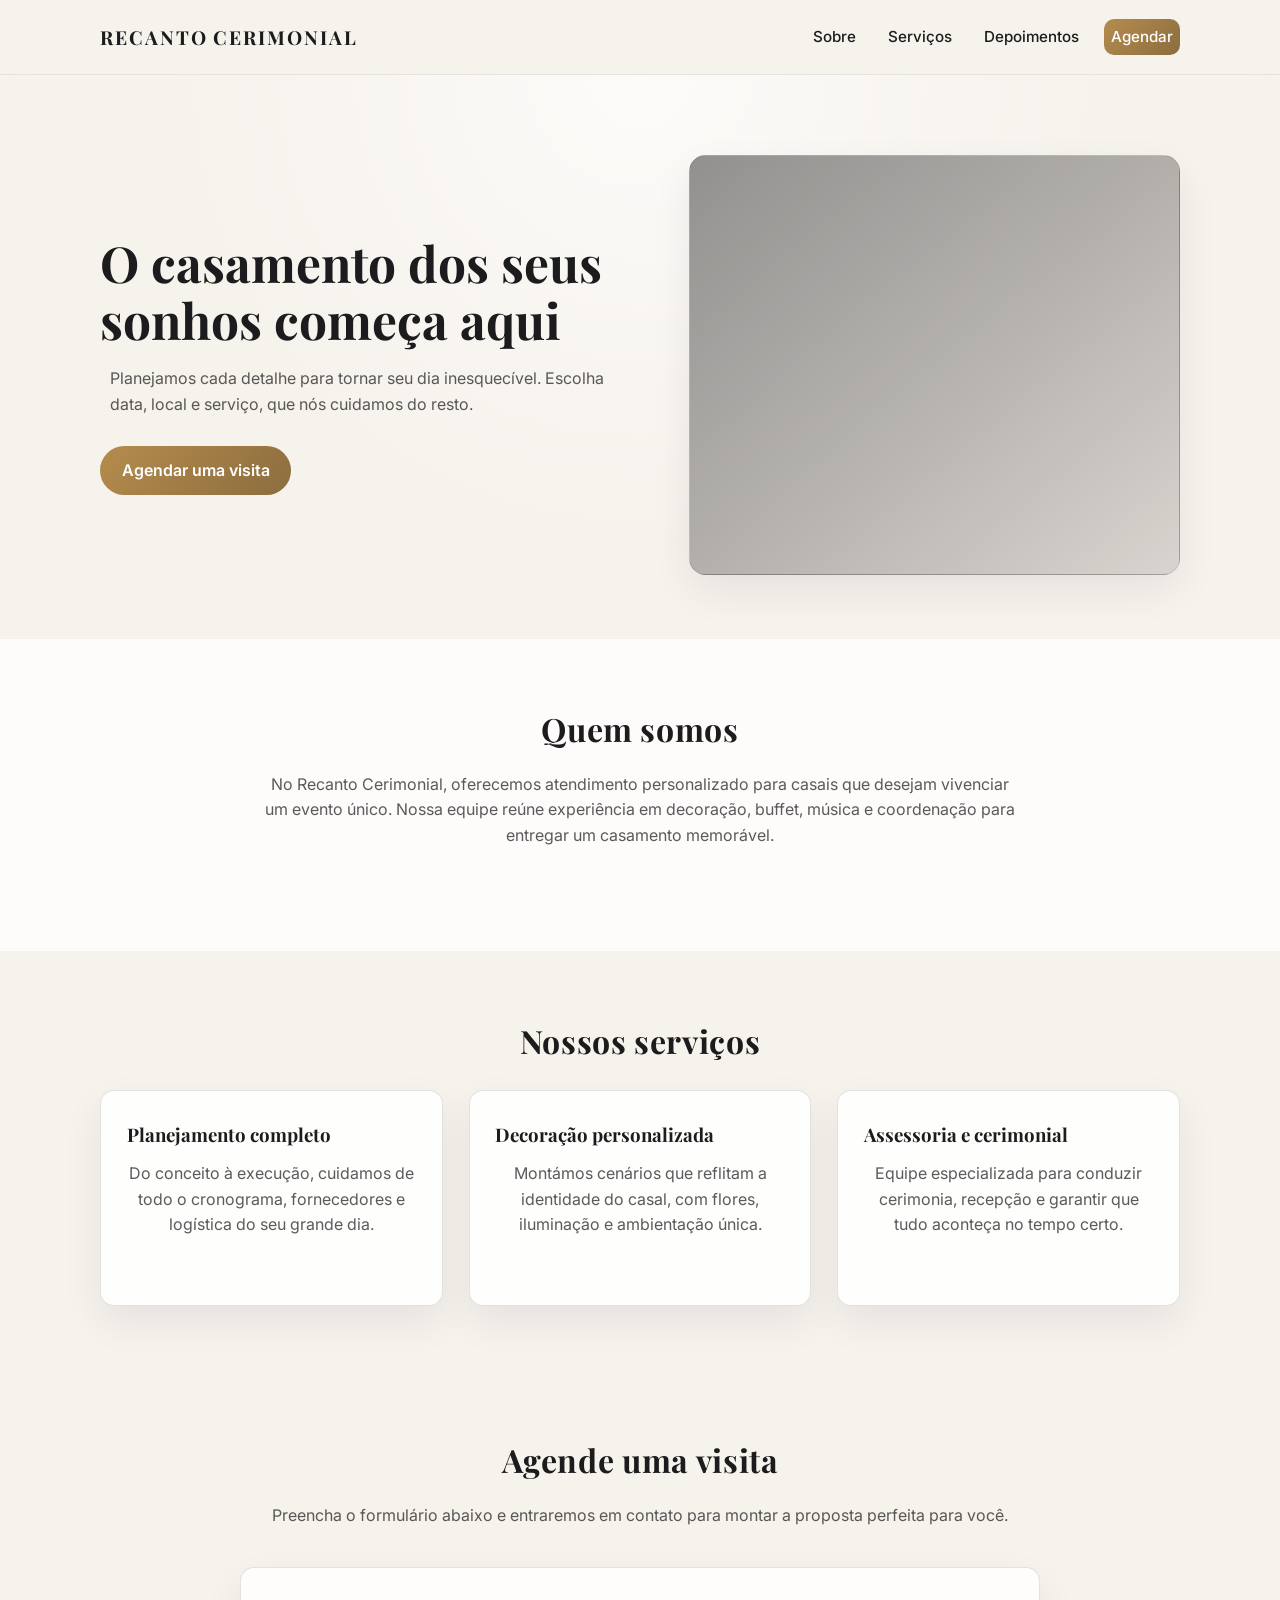
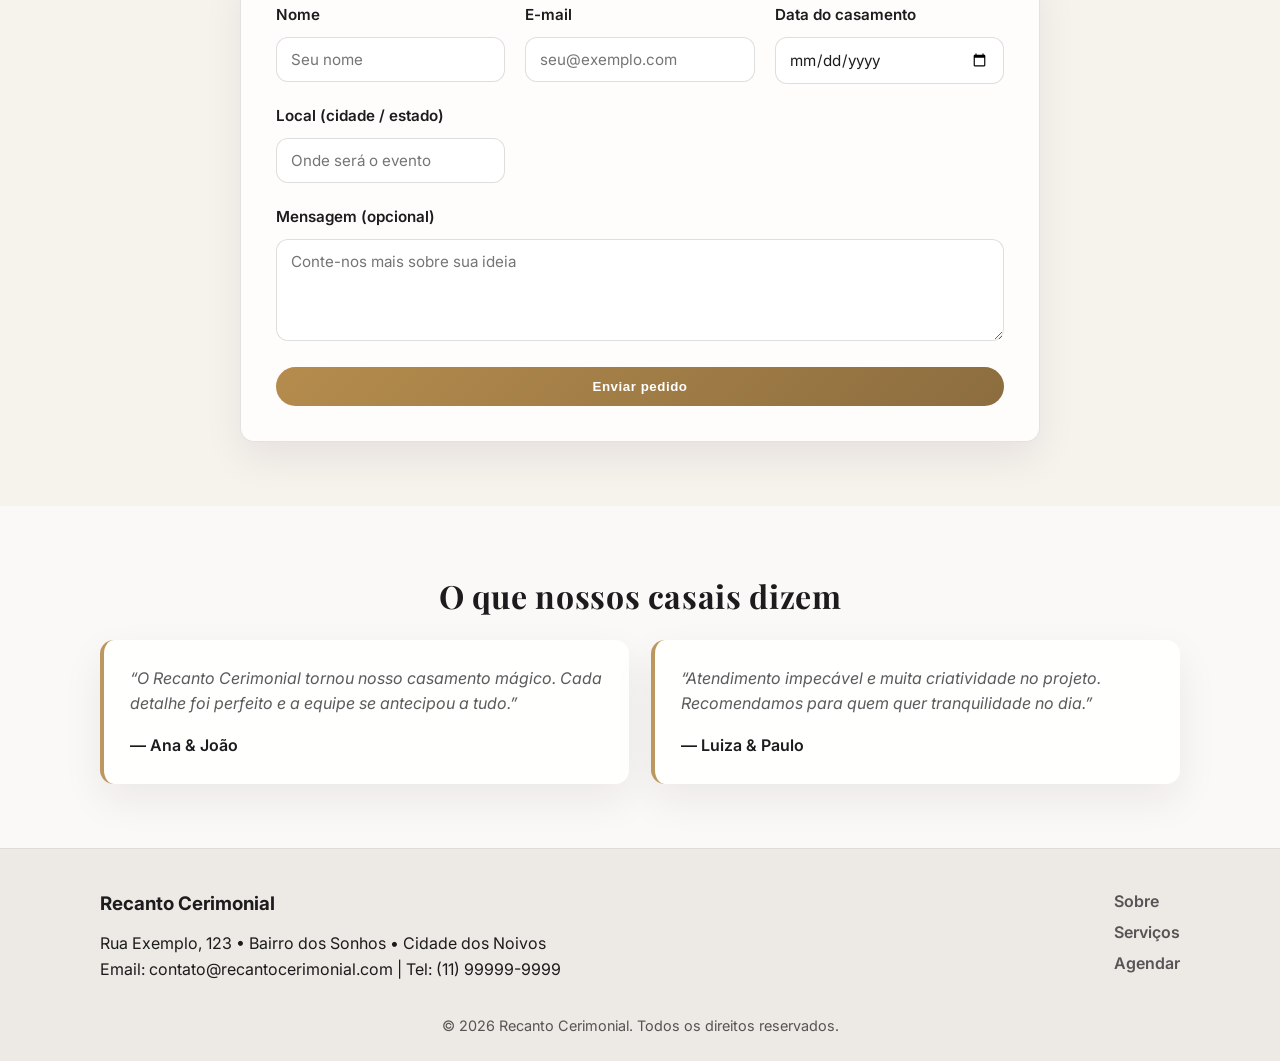
==== Recanto Cerimonial/index.html @ 0b812067 "Add files via upload" ====
<!DOCTYPE html>
<html lang="en">
    <head>
        <meta charset="UTF-8">
        <meta name="viewport" content="width=device-width, initial-scale=1.0">
        <title>Recanto Cerimonial - Agende o seu casamento</title>
        <link rel="preconnect" href="https://fonts.googleapis.com">
        <link rel="preconnect" href="https://fonts.gstatic.com" crossorigin>
        <link href="https://fonts.googleapis.com/css2?family=Playfair+Display:wght@500;600;700&family=Inter:wght@300;400;500;600&display=swap" rel="stylesheet">
        <link rel="stylesheet" href="css/styles.css">
    </head>
    <body>
        <header class="site-header">
            <div class="container header-inner">
                <a class="logo" href="#"><img src="" alt="">Recanto Cerimonial</a>
                <nav class="nav">
                    <a href="#sobre">Sobre</a>
                    <a href="#servicos">Serviços</a>
                    <a href="#depoimentos">Depoimentos</a>
                    <a class="btn-primary" href="#agendar">Agendar</a>
                </nav>
            </div>
        </header>

        <main>
            <section class="hero" id="home">
                <div class="container hero-content">
                    <div>
                        <h1>O casamento dos seus sonhos começa aqui</h1>
                        <p style="text-align: left;">Planejamos cada detalhe para tornar seu dia inesquecível. Escolha data, local e serviço, que nós cuidamos do resto.</p>
                        <a class="btn-primary" href="#agendar">Agendar uma visita</a>
                    </div>
                    <div class="hero-image" aria-hidden="true"></div>
                </div>
            </section>

            <section class="sobre" id="sobre">
                <div class="container">
                    <h2>Quem somos</h2>
                    <p>No Recanto Cerimonial, oferecemos atendimento personalizado para casais que desejam vivenciar um evento único. Nossa equipe reúne experiência em decoração, buffet, música e coordenação para entregar um casamento memorável.</p>
                </div>
            </section>

            <section class="servicos" id="servicos">
                <div class="container">
                    <h2>Nossos serviços</h2>
                    <div class="cards">
                        <article class="card">
                            <h3>Planejamento completo</h3>
                            <p>Do conceito à execução, cuidamos de todo o cronograma, fornecedores e logística do seu grande dia.</p>
                        </article>
                        <article class="card">
                            <h3>Decoração personalizada</h3>
                            <p>Montámos cenários que reflitam a identidade do casal, com flores, iluminação e ambientação única.</p>
                        </article>
                        <article class="card">
                            <h3>Assessoria e cerimonial</h3>
                            <p>Equipe especializada para conduzir cerimonia, recepção e garantir que tudo aconteça no tempo certo.</p>
                        </article>
                    </div>
                </div>
            </section>

            <section class="agendar" id="agendar">
                <div class="container">
                    <h2>Agende uma visita</h2>
                    <p>Preencha o formulário abaixo e entraremos em contato para montar a proposta perfeita para você.</p>
                    <form class="form" action="#" method="post">
                        <div class="form-grid">
                            <label>
                                Nome
                                <input type="text" name="nome" placeholder="Seu nome" required>
                            </label>
                            <label>
                                E-mail
                                <input type="email" name="email" placeholder="seu@exemplo.com" required>
                            </label>
                            <label>
                                Data do casamento
                                <input type="date" name="data" required>
                            </label>
                            <label>
                                Local (cidade / estado)
                                <input type="text" name="local" placeholder="Onde será o evento" required>
                            </label>
                        </div>
                        <label class="full-width">
                            Mensagem (opcional)
                            <textarea name="mensagem" rows="4" placeholder="Conte-nos mais sobre sua ideia"></textarea>
                        </label>
                        <button class="btn-primary" type="submit">Enviar pedido</button>
                    </form>
                </div>
            </section>

            <section class="depoimentos" id="depoimentos">
                <div class="container">
                    <h2>O que nossos casais dizem</h2>
                    <div class="testimonials">
                        <blockquote>
                            “O Recanto Cerimonial tornou nosso casamento mágico. Cada detalhe foi perfeito e a equipe se antecipou a tudo.”
                            <footer>— Ana & João</footer>
                        </blockquote>
                        <blockquote>
                            “Atendimento impecável e muita criatividade no projeto. Recomendamos para quem quer tranquilidade no dia.”
                            <footer>— Luiza & Paulo</footer>
                        </blockquote>
                    </div>
                </div>
            </section>
        </main>

        <footer class="site-footer">
            <div class="container footer-inner">
                <div>
                    <h3>Recanto Cerimonial</h3>
                    <p>Rua Exemplo, 123 • Bairro dos Sonhos • Cidade dos Noivos</p>
                    <p>Email: contato@recantocerimonial.com | Tel: (11) 99999-9999</p>
                </div>
                <div class="footer-links">
                    <a href="#sobre">Sobre</a>
                    <a href="#servicos">Serviços</a>
                    <a href="#agendar">Agendar</a>
                </div>
            </div>
            <div class="footer-bottom">
                <p>© <span id="year"></span> Recanto Cerimonial. Todos os direitos reservados.</p>
            </div>
        </footer>

        <script>
            document.getElementById('year').textContent = new Date().getFullYear();
        </script>
    </body>
</html>
    </body>
</html>
---- Recanto Cerimonial/css/styles.css ----
/* Reset Básico */
* {
  box-sizing: border-box;
  margin: 0;
  padding: 0;
}

:root {
  --color-bg: #f6f2ec;
  --color-primary: #b58c4d;
  --color-primary-dark: #8c6d3f;
  --color-text: #1c1b1d;
  --color-muted: rgba(28, 27, 29, 0.72);
  --color-card: rgba(255, 255, 255, 0.88);
  --color-border: rgba(28, 27, 29, 0.12);
  --shadow: 0 16px 40px rgba(25, 21, 49, 0.07);
  --radius: 14px;
  --max-width: 1080px;
  --font: "Inter", -apple-system, BlinkMacSystemFont, "Segoe UI", Roboto, sans-serif;
  --font-heading: "Playfair Display", serif;
}

html, body {
  height: 100%;
}

body {
  font-family: var(--font);
  background: var(--color-bg);
  color: var(--color-text);
  line-height: 1.6;
}

::selection {
  background: rgba(181, 140, 77, 0.35);
}

a {
  color: inherit;
  text-decoration: none;
}

.container {
  width: min(92%, var(--max-width));
  margin: 0 auto;
}

/* Header */
.site-header {
  position: sticky;
  top: 0;
  background: rgba(246, 242, 236, 0.82);
  backdrop-filter: blur(12px);
  border-bottom: 1px solid rgba(0, 0, 0, 0.06);
  z-index: 10;
}

.header-inner {
  display: flex;
  align-items: center;
  justify-content: space-between;
  padding: 1.2rem 0;
}

.logo {
  font-family: var(--font-heading);
  font-weight: 700;
  letter-spacing: 0.1em;
  font-size: 1.2rem;
  text-transform: uppercase;
}

.nav {
  display: flex;
  align-items: center;
  gap: 1.1rem;
}

.nav a {
  font-size: 0.95rem;
  padding: 0.35rem 0.45rem;
  border-radius: 10px;
  transition: background 0.2s ease;
  font-weight: 500;
}

.nav a:hover {
  background: rgba(181, 140, 77, 0.12);
}

.btn-primary {
  display: inline-flex;
  align-items: center;
  justify-content: center;
  padding: 0.75rem 1.35rem;
  background: linear-gradient(135deg, rgba(181, 140, 77, 1), rgba(140, 109, 63, 1));
  border: none;
  border-radius: 999px;
  color: #fff;
  cursor: pointer;
  font-weight: 600;
  transition: transform 0.2s ease, box-shadow 0.2s ease;
  text-decoration: none;
}

.btn-primary:hover {
  transform: translateY(-1px);
  box-shadow: 0 18px 45px rgba(181, 140, 77, 0.35);
}

/* Hero */
.hero {
  padding: 5rem 0 4rem;
  background: radial-gradient(circle at top center, rgba(255,255,255,0.7) 0%, rgba(246,242,236,1) 55%);
}

.hero-content {
  display: grid;
  grid-template-columns: 1.1fr 1fr;
  gap: 3rem;
  align-items: center;
}

.hero h1 {
  font-family: var(--font-heading);
  font-size: clamp(2rem, 4vw, 3.1rem);
  margin-bottom: 1.1rem;
  line-height: 1.15;
}

.hero p {
  margin-bottom: 1.8rem;
  color: var(--color-muted);
  max-width: 520px;
}

.hero-image {
  height: 420px;
  border-radius: calc(var(--radius) * 1.2);
  background: linear-gradient(140deg, rgba(0, 0, 0, 0.42), rgba(0, 0, 0, 0.12)),
    url("https://storage.alboom.ninja/sites/5809/albuns/1065641/onde-casar-em-gramado-casamento-dos-sonhos.jpg?t=1663327310") center/cover no-repeat;
  box-shadow: var(--shadow);
  border: 1px solid var(--color-border);
}

/* Seções */
section {
  padding: 4rem 0;
}

section h2 {
  font-size: 2rem;
  margin-bottom: 1.1rem;
  text-align: center;
  font-family: var(--font-heading);
  letter-spacing: 0.02em;
}

section p {
  color: var(--color-muted);
  text-align: center;
  max-width: 760px;
  margin: 0 auto 2.4rem;
}

.sobre {
  background: rgba(255, 255, 255, 0.75);
}

.servicos .cards {
  display: grid;
  grid-template-columns: repeat(auto-fit, minmax(240px, 1fr));
  gap: 1.6rem;
  margin-top: 1.5rem;
}

.card {
  padding: 1.8rem 1.6rem;
  border-radius: var(--radius);
  background: var(--color-card);
  box-shadow: var(--shadow);
  border: 1px solid var(--color-border);
}

.card h3 {
  margin-bottom: 0.7rem;
  font-family: var(--font-heading);
}

/* Form */
.agendar .form {
  max-width: 800px;
  margin: 0 auto;
  padding: 2.2rem;
  border-radius: var(--radius);
  background: rgba(255, 255, 255, 0.85);
  box-shadow: var(--shadow);
  border: 1px solid var(--color-border);
}

.form-grid {
  display: grid;
  grid-template-columns: repeat(auto-fit, minmax(220px, 1fr));
  gap: 1.25rem;
}

label {
  display: flex;
  flex-direction: column;
  font-weight: 600;
  font-size: 0.95rem;
  color: var(--color-text);
}

input,
textarea {
  margin-top: 0.6rem;
  padding: 0.75rem 0.85rem;
  border-radius: 12px;
  border: 1px solid rgba(28, 27, 29, 0.14);
  background: rgba(255, 255, 255, 0.9);
  font-family: inherit;
  font-size: 0.95rem;
  color: var(--color-text);
}

input:focus,
textarea:focus {
  outline: none;
  border-color: rgba(181, 140, 77, 0.8);
  box-shadow: 0 0 0 4px rgba(181, 140, 77, 0.18);
}

.full-width {
  width: 100%;
  margin-top: 1.4rem;
}

.form button {
  margin-top: 1.6rem;
  width: 100%;
  letter-spacing: 0.04em;
}

/* Depoimentos */
.depoimentos {
  background: rgba(255, 255, 255, 0.6);
}

.testimonials {
  display: grid;
  grid-template-columns: repeat(auto-fit, minmax(240px, 1fr));
  gap: 1.4rem;
  margin-top: 1.2rem;
}

blockquote {
  padding: 1.6rem;
  border-radius: var(--radius);
  background: var(--color-card);
  box-shadow: var(--shadow);
  border-left: 4px solid rgba(181, 140, 77, 0.9);
  color: var(--color-muted);
  font-style: italic;
}

blockquote footer {
  margin-top: 1rem;
  font-weight: 600;
  color: var(--color-text);
  font-style: normal;
}

/* Rodapé */
.site-footer {
  padding: 2.5rem 0 1.5rem;
  background: rgba(25, 21, 49, 0.04);
  border-top: 1px solid rgba(0, 0, 0, 0.06);
}

.footer-inner {
  display: flex;
  flex-wrap: wrap;
  gap: 2rem;
  justify-content: space-between;
  align-items: flex-start;
}

.footer-inner h3 {
  margin-bottom: 0.75rem;
}

.footer-links {
  display: flex;
  flex-direction: column;
  gap: 0.35rem;
}

.footer-links a {
  font-weight: 600;
  color: var(--color-muted);
}

.footer-links a:hover {
  color: var(--color-text);
}

.footer-bottom {
  margin-top: 2rem;
  text-align: center;
  color: var(--color-muted);
  font-size: 0.9rem;
}

/* Responsividade */
@media (max-width: 900px) {
  .hero-content {
    grid-template-columns: 1fr;
  }

  .hero-image {
    height: 320px;
  }

  .header-inner {
    flex-direction: column;
    gap: 1rem;
  }

  .nav {
    flex-wrap: wrap;
    justify-content: center;
  }
}

@media (max-width: 520px) {
  .btn-primary {
    width: 100%;
  }

  .form button {
    max-width: 420px;
  }
}
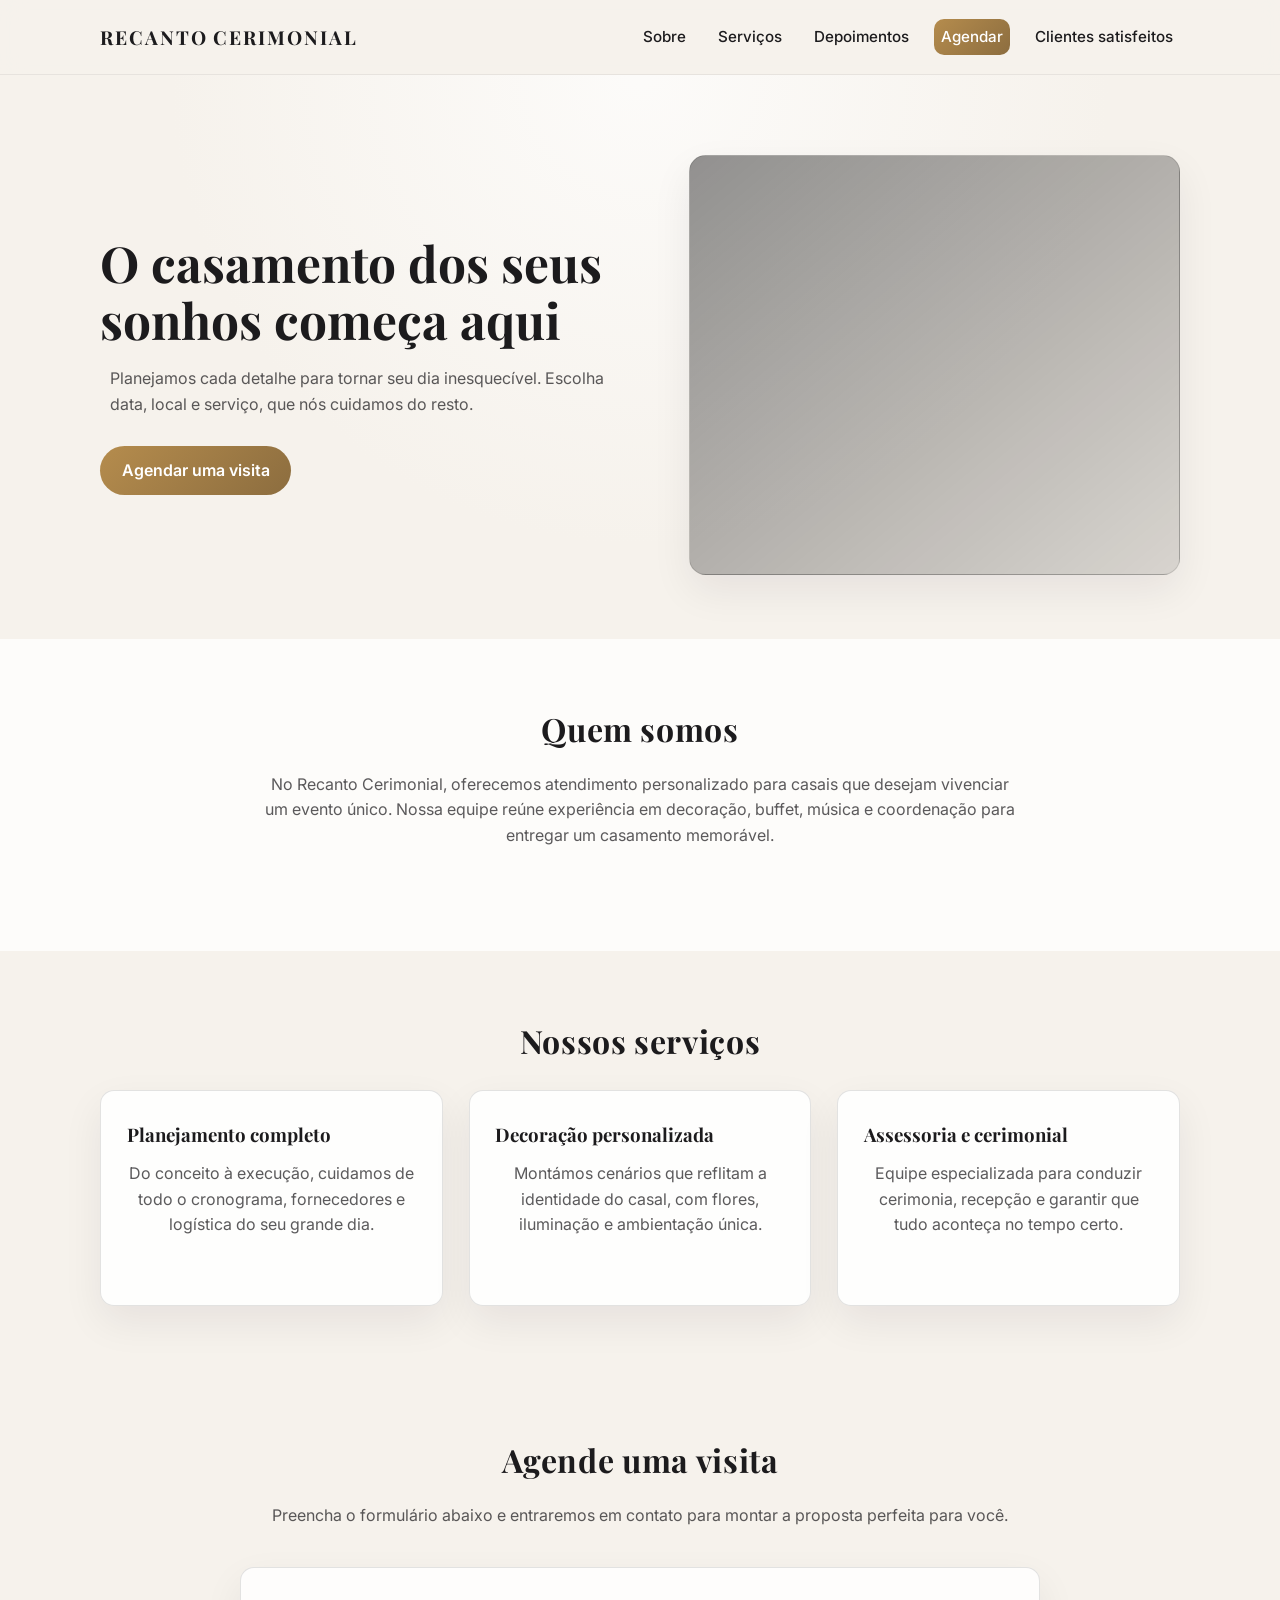
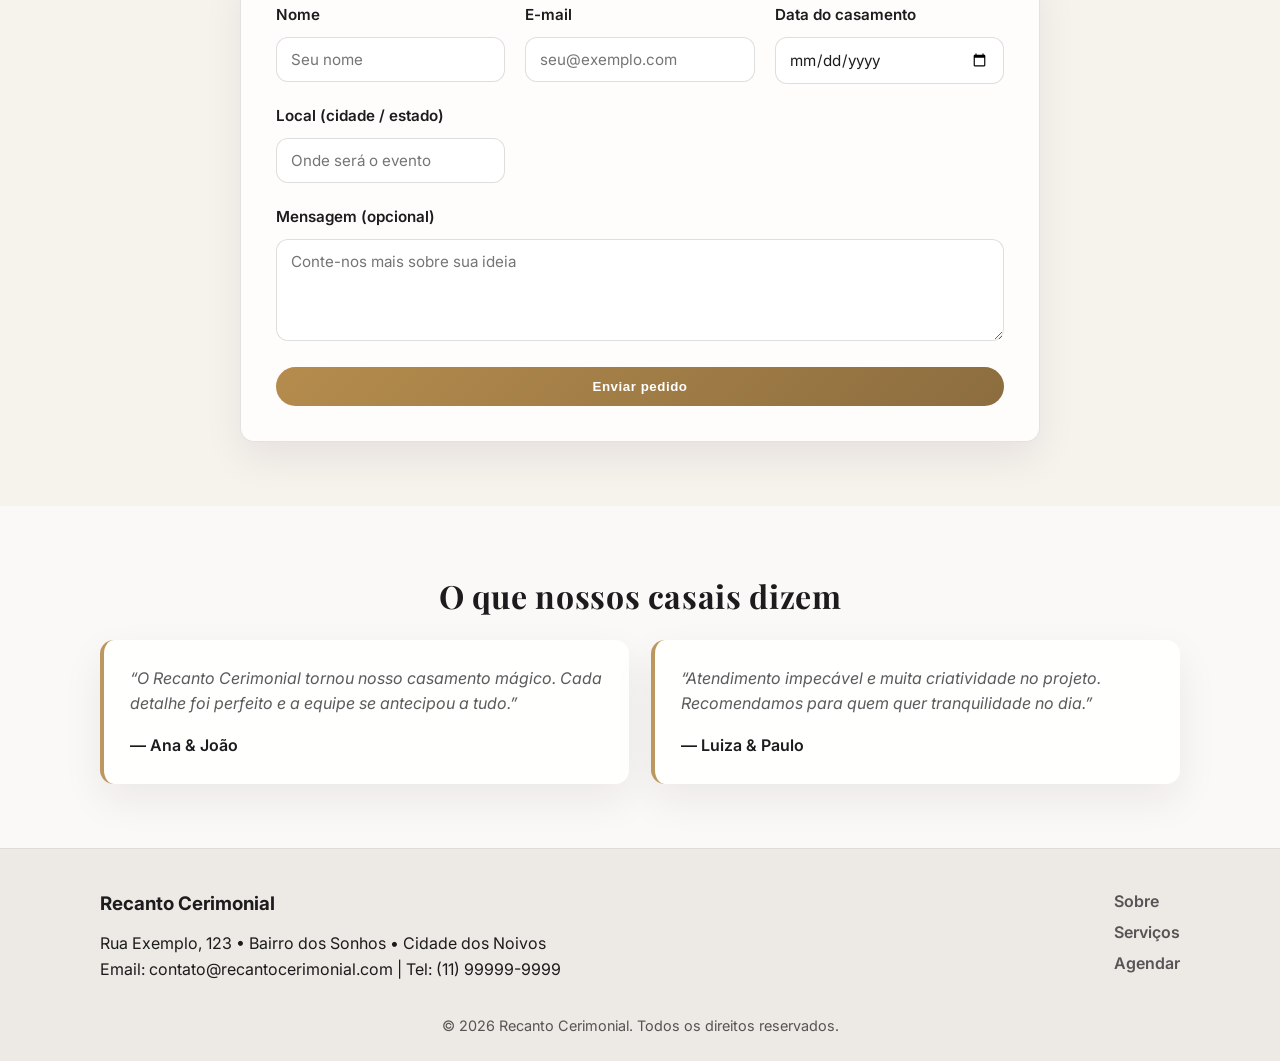
==== commit c05c2d31: "Adição da página do Ricardo e Letícia" ====
--- a/Recanto Cerimonial/index.html
+++ b/Recanto Cerimonial/index.html
@@ -18,6 +18,7 @@
                     <a href="#servicos">Serviços</a>
                     <a href="#depoimentos">Depoimentos</a>
                     <a class="btn-primary" href="#agendar">Agendar</a>
+                    <a href="RicardoLeticia.html">Clientes satisfeitos</a>
                 </nav>
             </div>
         </header>
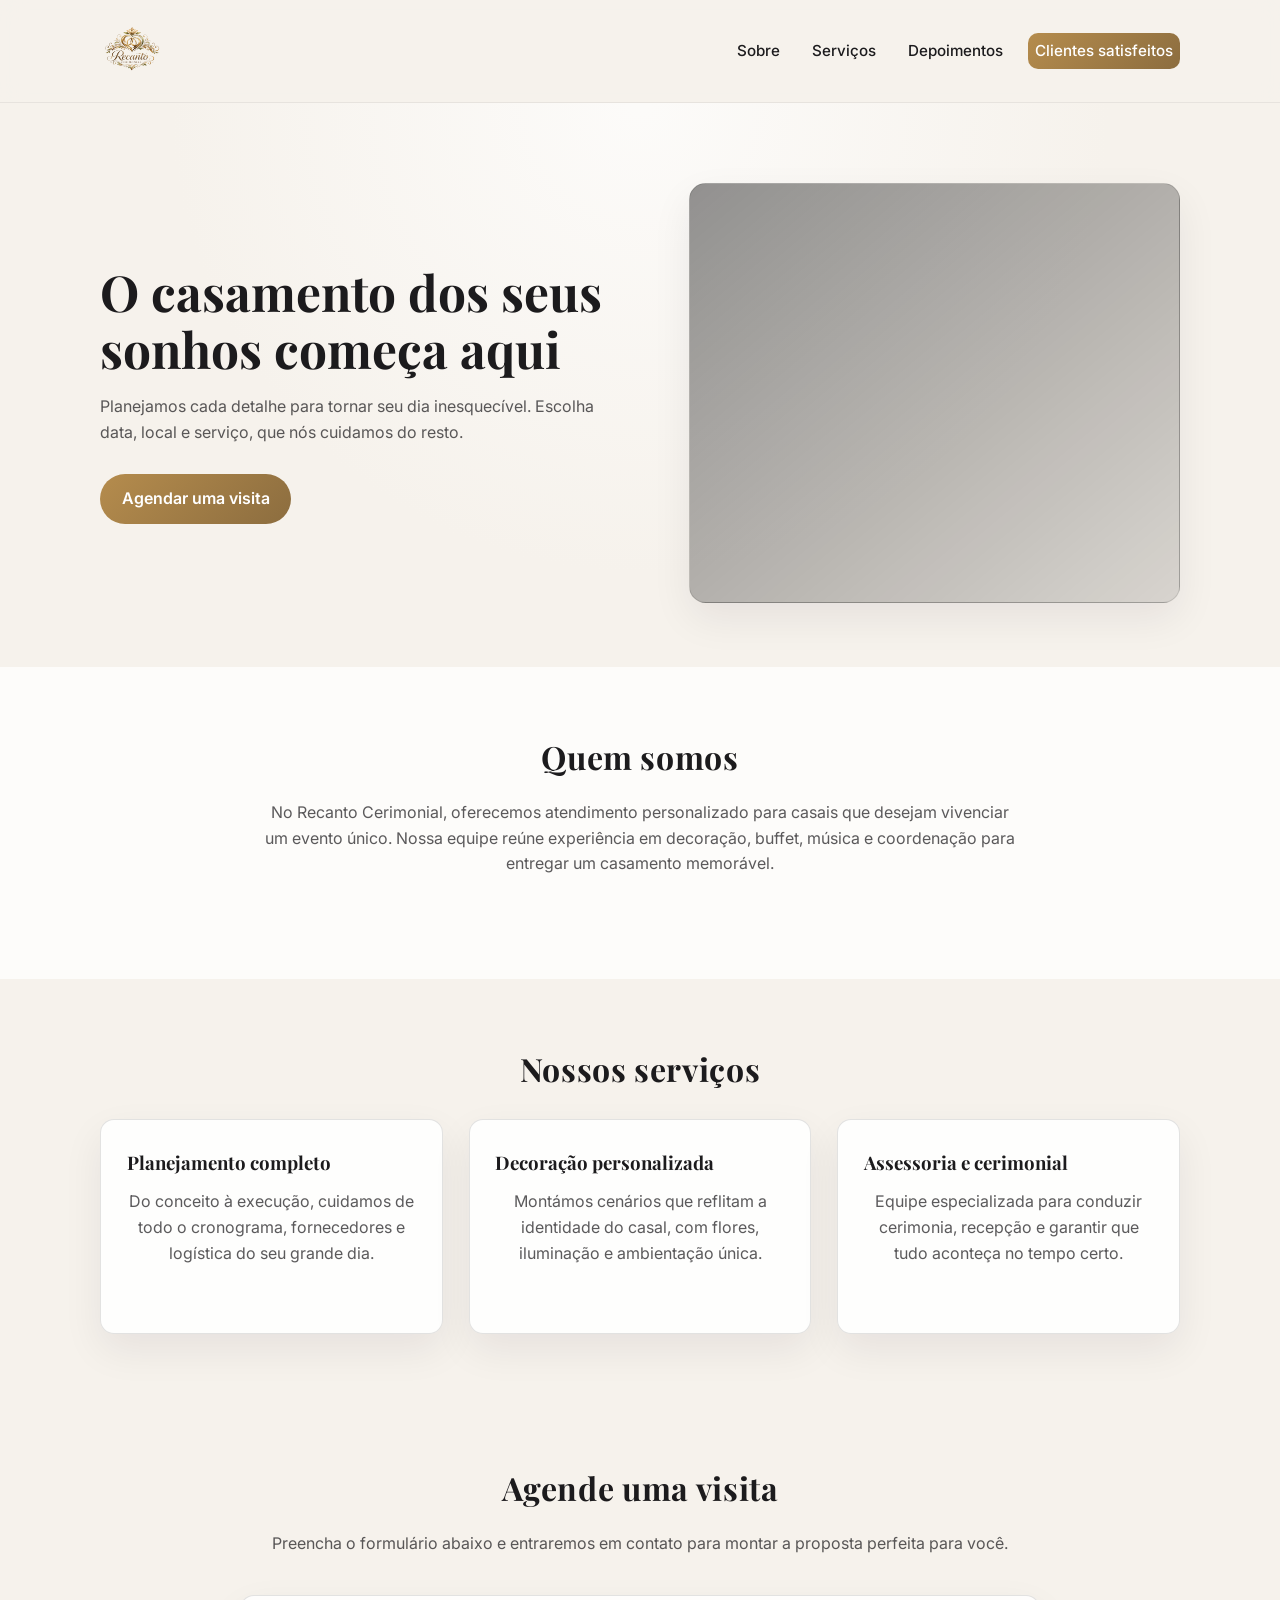
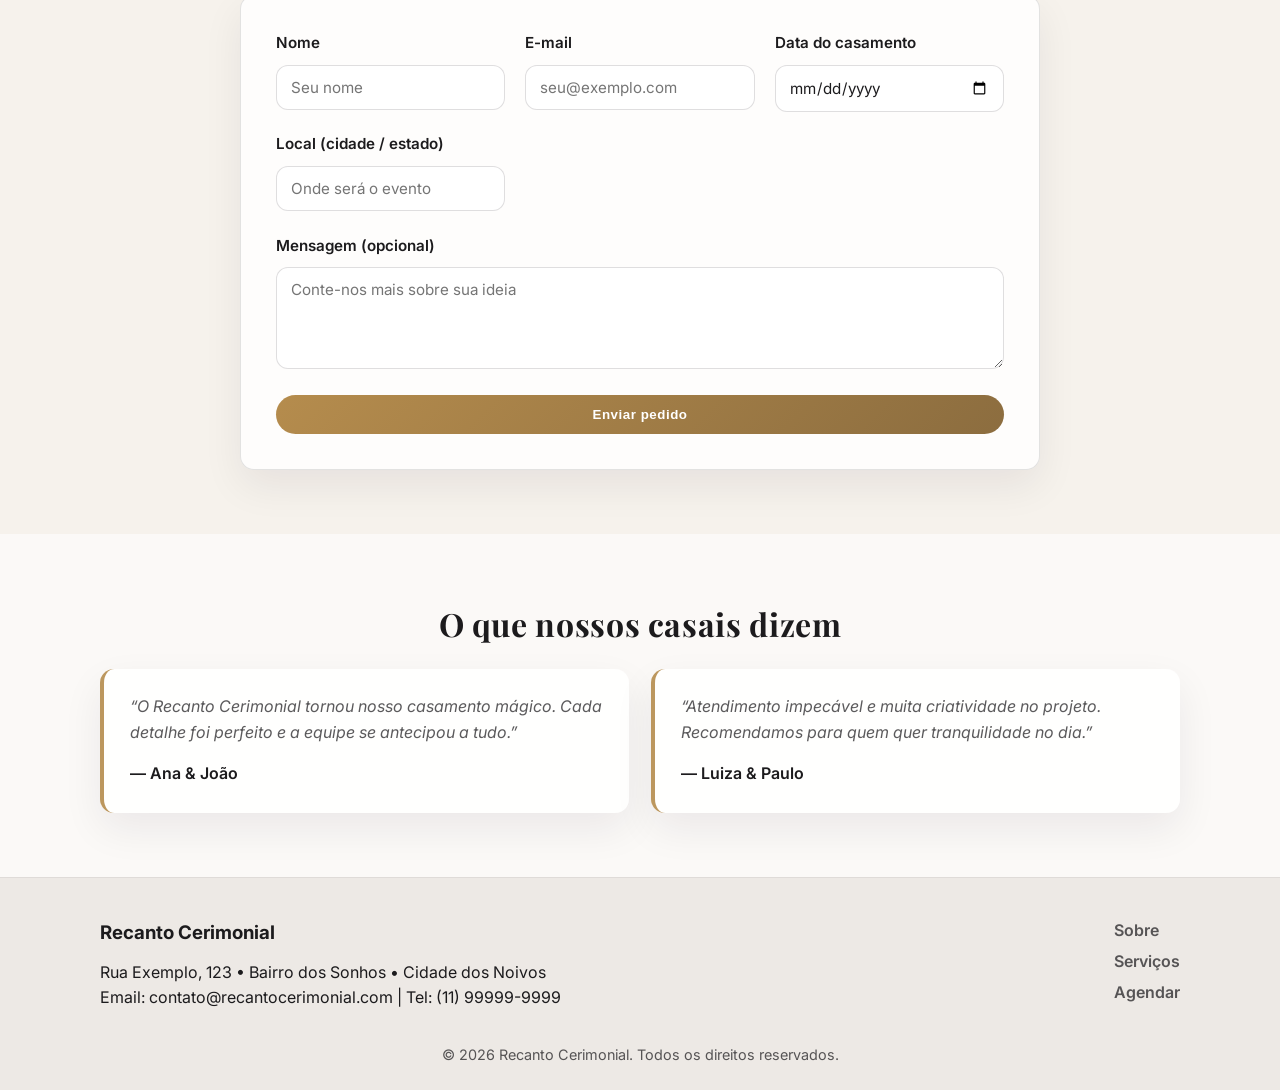
==== commit f73fb31e: "Imagens do Ricardo e Letícia" ====
--- a/Recanto Cerimonial/index.html
+++ b/Recanto Cerimonial/index.html
@@ -12,13 +12,12 @@
     <body>
         <header class="site-header">
             <div class="container header-inner">
-                <a class="logo" href="#"><img src="" alt="">Recanto Cerimonial</a>
+                <img src="./IMAGENS/Logo.png" alt="Logo Recanto Cerimonial" class="logo">
                 <nav class="nav">
                     <a href="#sobre">Sobre</a>
                     <a href="#servicos">Serviços</a>
                     <a href="#depoimentos">Depoimentos</a>
-                    <a class="btn-primary" href="#agendar">Agendar</a>
-                    <a href="RicardoLeticia.html">Clientes satisfeitos</a>
+                    <a class="btn-primary"href="RicardoLeticia.html">Clientes satisfeitos</a>
                 </nav>
             </div>
         </header>
@@ -28,7 +27,7 @@
                 <div class="container hero-content">
                     <div>
                         <h1>O casamento dos seus sonhos começa aqui</h1>
-                        <p style="text-align: left;">Planejamos cada detalhe para tornar seu dia inesquecível. Escolha data, local e serviço, que nós cuidamos do resto.</p>
+                        <p style="text-align: left; margin-left: 0;">Planejamos cada detalhe para tornar seu dia inesquecível. Escolha data, local e serviço, que nós cuidamos do resto.</p>
                         <a class="btn-primary" href="#agendar">Agendar uma visita</a>
                     </div>
                     <div class="hero-image" aria-hidden="true"></div>
--- a/Recanto Cerimonial/css/styles.css
+++ b/Recanto Cerimonial/css/styles.css
@@ -68,6 +68,7 @@
   letter-spacing: 0.1em;
   font-size: 1.2rem;
   text-transform: uppercase;
+  width: 5vw;
 }
 
 .nav {
